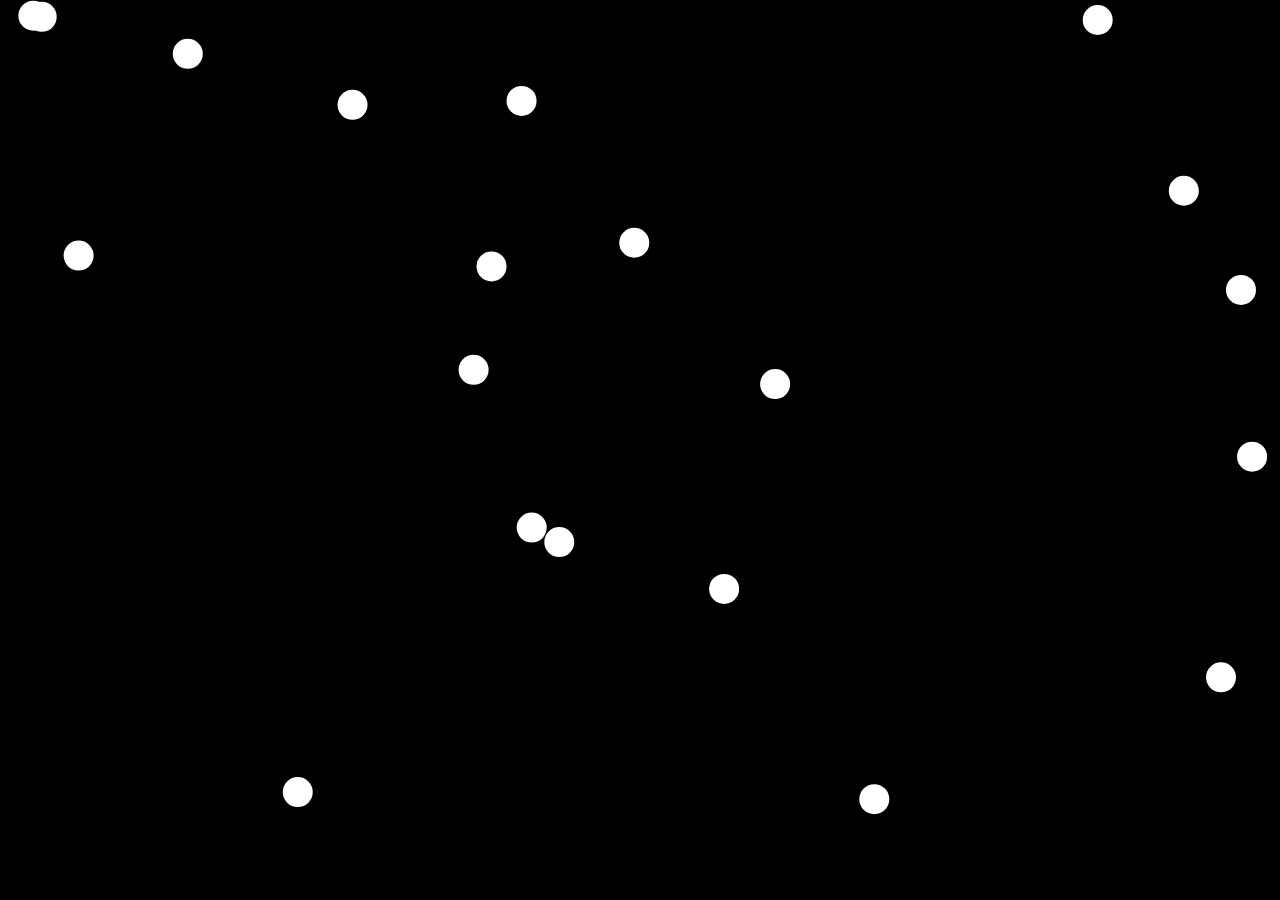
==== bouncing-balls/index.html @ 574f1e4f "ft(bouncing-balls)" ====
<!doctype html>
<html lang="en">
  <head>
    <meta charset="UTF-8" />
    <meta name="viewport" content="width=device-width, initial-scale=1.0" />
    <title>Bouncing Balls</title>
    <link rel="stylesheet" href="style.css" />
  </head>
  <body>
    <canvas id="canvas1"></canvas>
    <script src="script.js"></script>
  </body>
</html>
---- bouncing-balls/style.css ----
* {
  margin: 0;
  padding: 0;
  box-sizing: border-box;
}

#canvas1 {
  background-color: black;
  position: absolute;
  top: 0;
  left: 0;
}
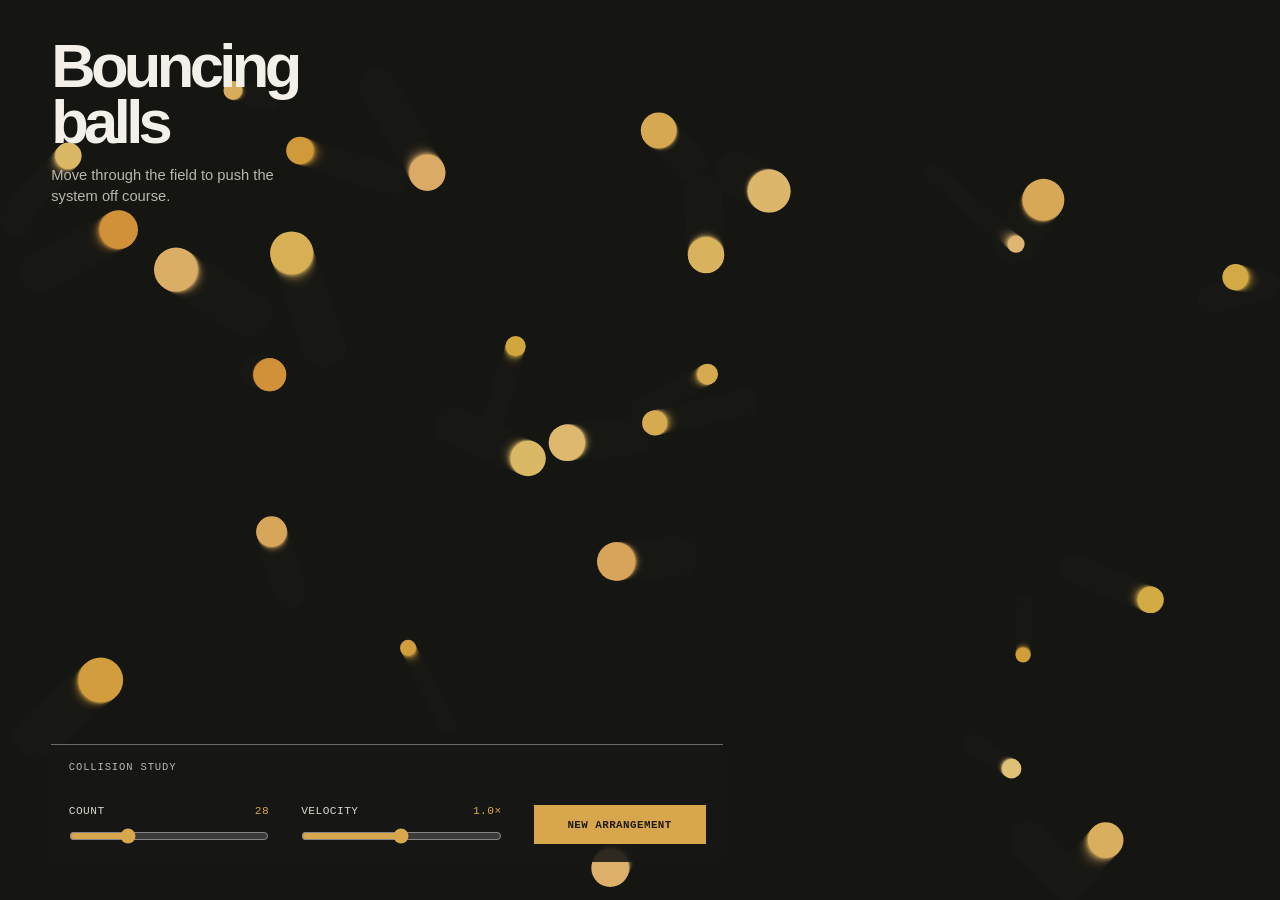
==== commit 74b3477c: "ft(bouncing-balls): refine interactive study" ====
--- a/bouncing-balls/index.html
+++ b/bouncing-balls/index.html
@@ -7,7 +7,28 @@
     <link rel="stylesheet" href="style.css" />
   </head>
   <body>
-    <canvas id="canvas1"></canvas>
+    <canvas id="canvas1" aria-label="Interactive bouncing ball simulation"></canvas>
+
+    <header class="masthead">
+      <h1>Bouncing balls</h1>
+      <p>Move through the field to push the system off course.</p>
+    </header>
+
+    <main class="control-deck" aria-label="Simulation controls">
+      <p class="deck-note">Collision study</p>
+      <div class="controls">
+        <label>
+          <span>Count <output id="countOutput">28</output></span>
+          <input id="countControl" type="range" min="8" max="80" value="28" />
+        </label>
+        <label>
+          <span>Velocity <output id="speedOutput">1.0×</output></span>
+          <input id="speedControl" type="range" min="0" max="2" value="1" step="0.1" />
+        </label>
+      </div>
+      <button id="resetButton" type="button">New arrangement</button>
+    </main>
+
     <script src="script.js"></script>
   </body>
 </html>
--- a/bouncing-balls/style.css
+++ b/bouncing-balls/style.css
@@ -1,12 +1,143 @@
 * {
+  box-sizing: border-box;
   margin: 0;
   padding: 0;
-  box-sizing: border-box;
+}
+
+body {
+  min-height: 100dvh;
+  overflow: hidden;
+  background: #171715;
+  color: #f2f0e8;
+  font-family: Arial, Helvetica, sans-serif;
 }
 
 #canvas1 {
-  background-color: black;
-  position: absolute;
-  top: 0;
-  left: 0;
+  display: block;
+  height: 100dvh;
+  width: 100vw;
+  background: #171715;
 }
+
+.masthead {
+  position: fixed;
+  z-index: 1;
+  top: clamp(1.25rem, 3vw, 2.75rem);
+  left: clamp(1.25rem, 4vw, 4.5rem);
+  max-width: 23rem;
+}
+
+h1 {
+  font-size: clamp(2.15rem, 4.8vw, 4.6rem);
+  font-weight: 700;
+  letter-spacing: -0.075em;
+  line-height: 0.9;
+  text-wrap: balance;
+}
+
+.masthead p {
+  max-width: 17rem;
+  margin-top: 1rem;
+  color: #b8b6ad;
+  font-size: 0.92rem;
+  line-height: 1.45;
+}
+
+.control-deck {
+  position: fixed;
+  z-index: 1;
+  bottom: clamp(1.25rem, 3vw, 2.75rem);
+  left: clamp(1.25rem, 4vw, 4.5rem);
+  display: grid;
+  grid-template-columns: minmax(8rem, 1fr) minmax(8rem, 1fr) auto;
+  align-items: end;
+  gap: 2rem;
+  width: min(42rem, calc(100vw - 2.5rem));
+  padding: 1rem 1.1rem 1.1rem;
+  border-top: 1px solid #6b6961;
+  background: rgb(23 23 21 / 88%);
+}
+
+.deck-note {
+  grid-column: 1 / -1;
+  color: #b8b6ad;
+  font-family: "Courier New", monospace;
+  font-size: 0.66rem;
+  letter-spacing: 0.08em;
+  text-transform: uppercase;
+}
+
+.controls {
+  display: contents;
+}
+
+label {
+  display: grid;
+  gap: 0.7rem;
+}
+
+label span {
+  display: flex;
+  justify-content: space-between;
+  color: #d8d6cc;
+  font-family: "Courier New", monospace;
+  font-size: 0.7rem;
+  letter-spacing: 0.04em;
+  text-transform: uppercase;
+}
+
+output { color: #d8a74d; }
+
+input[type="range"] {
+  width: 100%;
+  accent-color: #d8a74d;
+  cursor: pointer;
+}
+
+button {
+  min-width: 10.75rem;
+  padding: 0.78rem 0.9rem;
+  border: 1px solid #d8a74d;
+  border-radius: 0;
+  background: #d8a74d;
+  color: #211c12;
+  font: 700 0.68rem "Courier New", monospace;
+  letter-spacing: 0.04em;
+  text-transform: uppercase;
+  cursor: pointer;
+  transition: background 150ms ease, color 150ms ease, transform 150ms ease;
+}
+
+button:hover {
+  background: #f2f0e8;
+  border-color: #f2f0e8;
+  color: #171715;
+}
+
+button:focus-visible,
+input:focus-visible {
+  outline: 2px solid #f2f0e8;
+  outline-offset: 3px;
+}
+
+button:active { transform: translateY(1px) scale(0.98); }
+
+@media (prefers-reduced-motion: reduce) {
+  button { transition: none; }
+}
+
+@media (max-width: 700px) {
+  .masthead { max-width: 17rem; }
+
+  h1 { font-size: clamp(2.15rem, 12vw, 3.45rem); }
+
+  .control-deck {
+    grid-template-columns: 1fr 1fr;
+    gap: 1.1rem;
+  }
+
+  button {
+    grid-column: 1 / -1;
+    width: 100%;
+  }
+}
